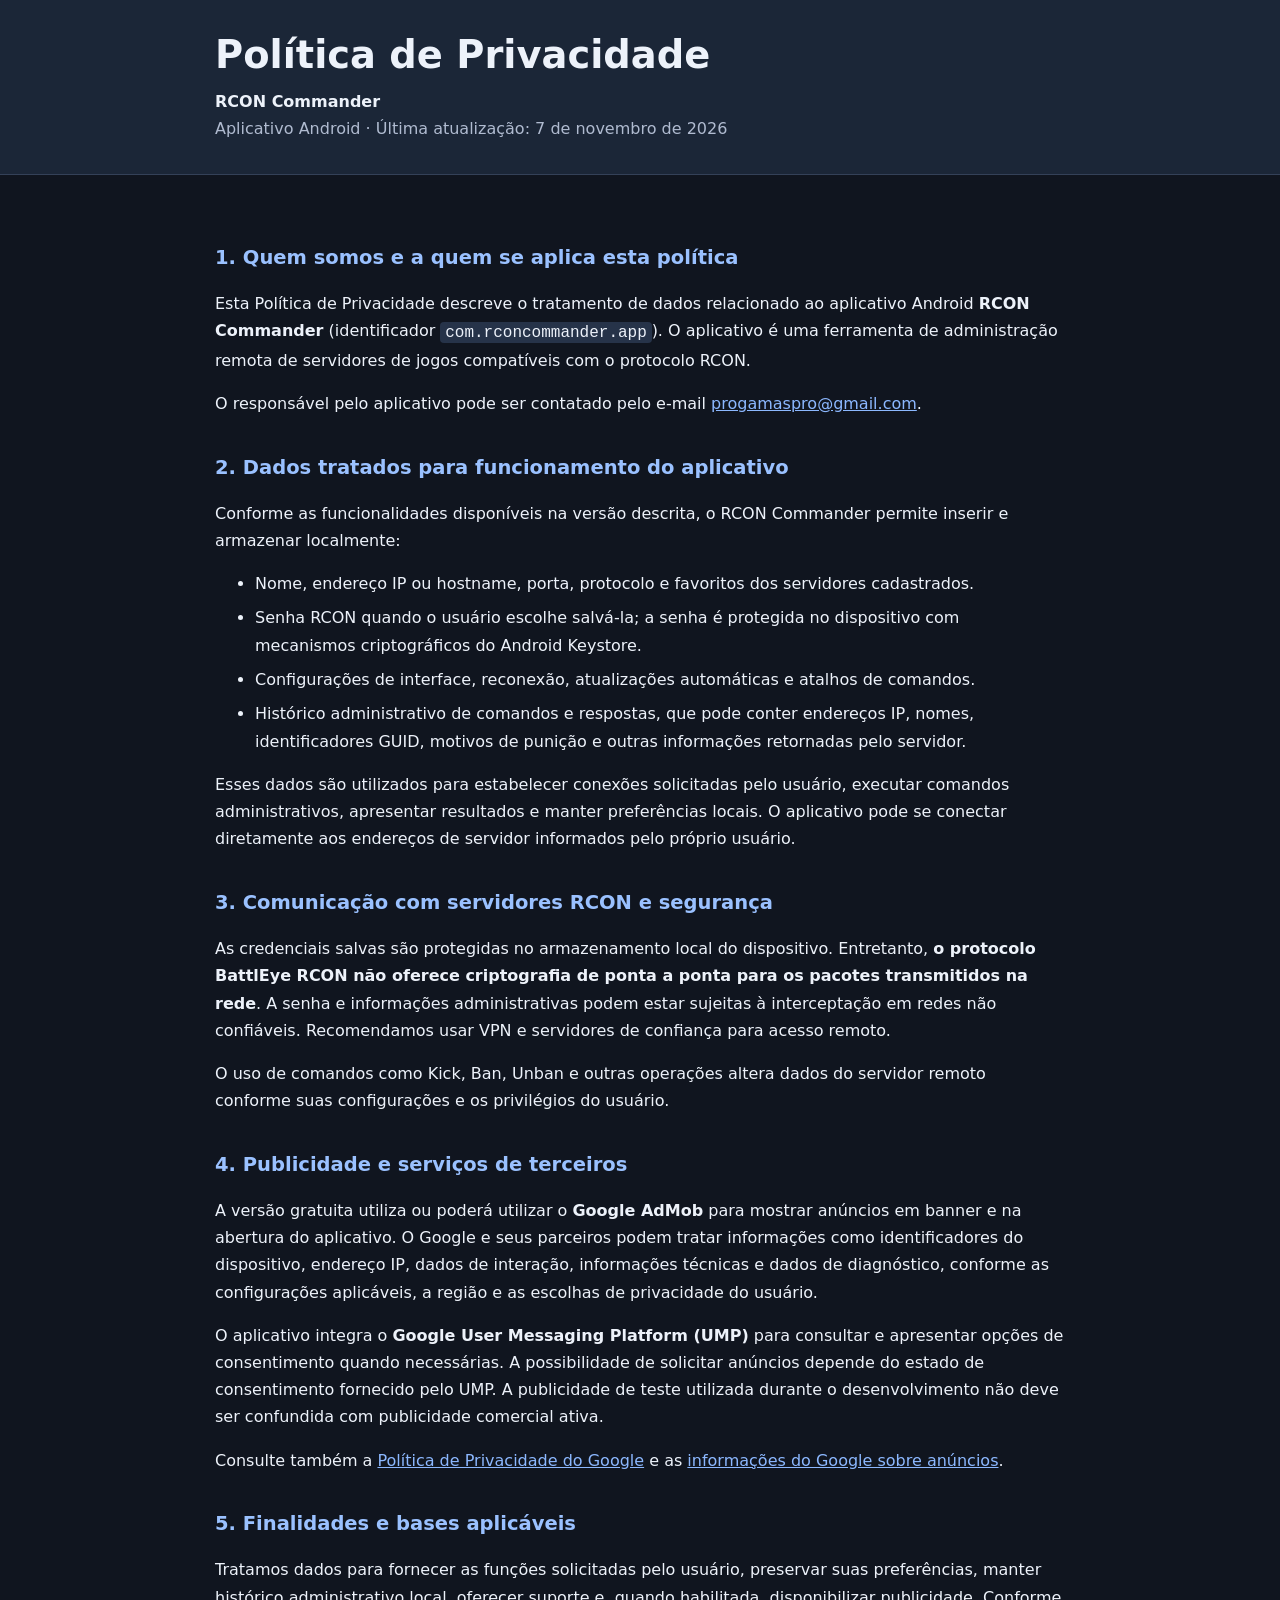
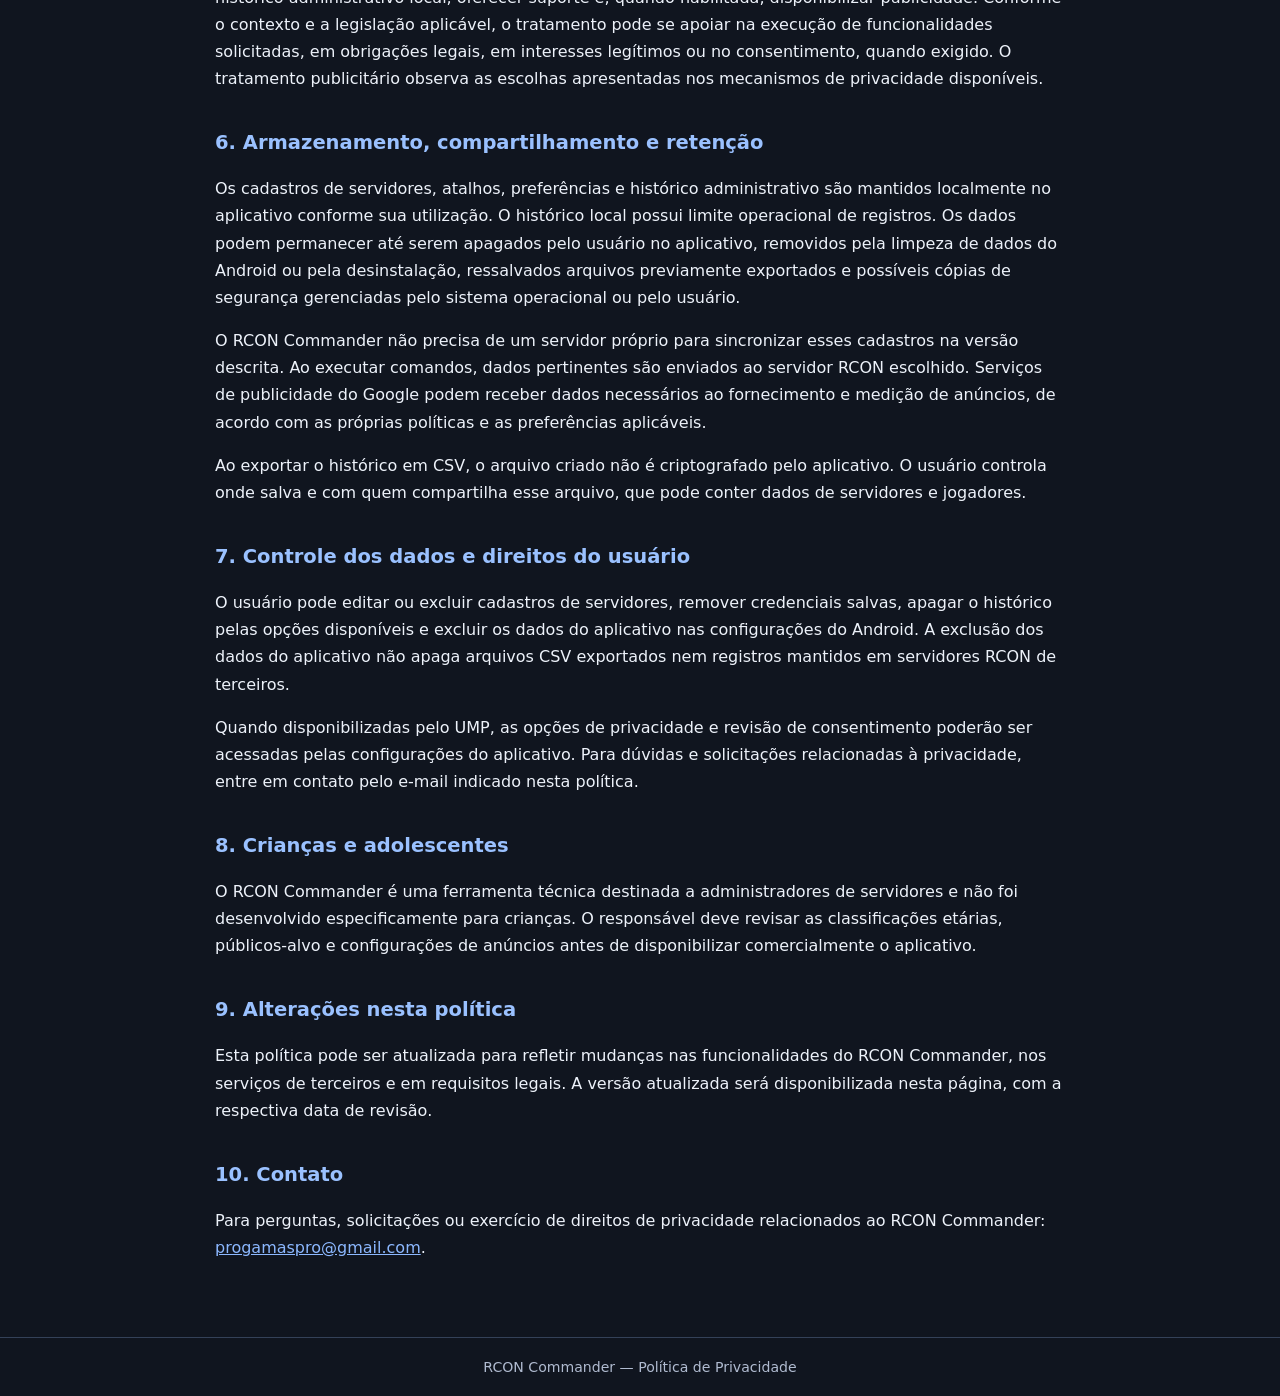
==== index.html @ 046f0021 "Add files via upload Adicionar Política de Privacidade do RCON Commander" ====
<!DOCTYPE html>
<html lang="pt-BR">
<head>
  <meta charset="utf-8">
  <meta name="viewport" content="width=device-width, initial-scale=1">
  <meta name="color-scheme" content="dark light">
  <meta name="description" content="Política de Privacidade do aplicativo RCON Commander para Android.">
  <title>Política de Privacidade | RCON Commander</title>
  <style>
    :root {font-family:system-ui,-apple-system,BlinkMacSystemFont,"Segoe UI",sans-serif;color-scheme:dark;line-height:1.7}
    body{margin:0;background:#10151f;color:#edf2fa}
    header{background:#1b2637;border-bottom:1px solid #344158;padding:32px 20px}
    main{max-width:850px;margin:0 auto;padding:32px 20px 60px}
    header div{max-width:850px;margin:auto}
    h1{font-size:clamp(1.6rem,4vw,2.4rem);line-height:1.2;margin:0 0 10px}
    h2{font-size:1.22rem;margin:2.1rem 0 .55rem;color:#9ac1ff}
    p,li{font-size:1rem} li{margin:.45rem 0}
    a{color:#8cb8ff;overflow-wrap:anywhere}
    .muted{color:#b0bbd0}
    footer{border-top:1px solid #344158;padding:18px 20px;text-align:center;color:#b0bbd0;font-size:.88rem}
    code{background:#263349;padding:.1rem .3rem;border-radius:4px}
  </style>
</head>
<body>
<header><div><h1>Política de Privacidade</h1><strong>RCON Commander</strong><div class="muted">Aplicativo Android · Última atualização: 7 de novembro de 2026</div></div></header>
<main>
<h2>1. Quem somos e a quem se aplica esta política</h2>
  <p>Esta Política de Privacidade descreve o tratamento de dados relacionado ao aplicativo Android <strong>RCON Commander</strong> (identificador <code>com.rconcommander.app</code>). O aplicativo é uma ferramenta de administração remota de servidores de jogos compatíveis com o protocolo RCON.</p>
  <p>O responsável pelo aplicativo pode ser contatado pelo e-mail <a href="mailto:progamaspro@gmail.com">progamaspro@gmail.com</a>.</p>
  <h2>2. Dados tratados para funcionamento do aplicativo</h2>
  <p>Conforme as funcionalidades disponíveis na versão descrita, o RCON Commander permite inserir e armazenar localmente:</p>
  <ul>
    <li>Nome, endereço IP ou hostname, porta, protocolo e favoritos dos servidores cadastrados.</li>
    <li>Senha RCON quando o usuário escolhe salvá-la; a senha é protegida no dispositivo com mecanismos criptográficos do Android Keystore.</li>
    <li>Configurações de interface, reconexão, atualizações automáticas e atalhos de comandos.</li>
    <li>Histórico administrativo de comandos e respostas, que pode conter endereços IP, nomes, identificadores GUID, motivos de punição e outras informações retornadas pelo servidor.</li>
  </ul>
  <p>Esses dados são utilizados para estabelecer conexões solicitadas pelo usuário, executar comandos administrativos, apresentar resultados e manter preferências locais. O aplicativo pode se conectar diretamente aos endereços de servidor informados pelo próprio usuário.</p>
  <h2>3. Comunicação com servidores RCON e segurança</h2>
  <p>As credenciais salvas são protegidas no armazenamento local do dispositivo. Entretanto, <strong>o protocolo BattlEye RCON não oferece criptografia de ponta a ponta para os pacotes transmitidos na rede</strong>. A senha e informações administrativas podem estar sujeitas à interceptação em redes não confiáveis. Recomendamos usar VPN e servidores de confiança para acesso remoto.</p>
  <p>O uso de comandos como Kick, Ban, Unban e outras operações altera dados do servidor remoto conforme suas configurações e os privilégios do usuário.</p>
  <h2>4. Publicidade e serviços de terceiros</h2>
  <p>A versão gratuita utiliza ou poderá utilizar o <strong>Google AdMob</strong> para mostrar anúncios em banner e na abertura do aplicativo. O Google e seus parceiros podem tratar informações como identificadores do dispositivo, endereço IP, dados de interação, informações técnicas e dados de diagnóstico, conforme as configurações aplicáveis, a região e as escolhas de privacidade do usuário.</p>
  <p>O aplicativo integra o <strong>Google User Messaging Platform (UMP)</strong> para consultar e apresentar opções de consentimento quando necessárias. A possibilidade de solicitar anúncios depende do estado de consentimento fornecido pelo UMP. A publicidade de teste utilizada durante o desenvolvimento não deve ser confundida com publicidade comercial ativa.</p>
  <p>Consulte também a <a href="https://policies.google.com/privacy" rel="noopener noreferrer">Política de Privacidade do Google</a> e as <a href="https://policies.google.com/technologies/ads" rel="noopener noreferrer">informações do Google sobre anúncios</a>.</p>
  <h2>5. Finalidades e bases aplicáveis</h2>
  <p>Tratamos dados para fornecer as funções solicitadas pelo usuário, preservar suas preferências, manter histórico administrativo local, oferecer suporte e, quando habilitada, disponibilizar publicidade. Conforme o contexto e a legislação aplicável, o tratamento pode se apoiar na execução de funcionalidades solicitadas, em obrigações legais, em interesses legítimos ou no consentimento, quando exigido. O tratamento publicitário observa as escolhas apresentadas nos mecanismos de privacidade disponíveis.</p>
  <h2>6. Armazenamento, compartilhamento e retenção</h2>
  <p>Os cadastros de servidores, atalhos, preferências e histórico administrativo são mantidos localmente no aplicativo conforme sua utilização. O histórico local possui limite operacional de registros. Os dados podem permanecer até serem apagados pelo usuário no aplicativo, removidos pela limpeza de dados do Android ou pela desinstalação, ressalvados arquivos previamente exportados e possíveis cópias de segurança gerenciadas pelo sistema operacional ou pelo usuário.</p>
  <p>O RCON Commander não precisa de um servidor próprio para sincronizar esses cadastros na versão descrita. Ao executar comandos, dados pertinentes são enviados ao servidor RCON escolhido. Serviços de publicidade do Google podem receber dados necessários ao fornecimento e medição de anúncios, de acordo com as próprias políticas e as preferências aplicáveis.</p>
  <p>Ao exportar o histórico em CSV, o arquivo criado não é criptografado pelo aplicativo. O usuário controla onde salva e com quem compartilha esse arquivo, que pode conter dados de servidores e jogadores.</p>
  <h2>7. Controle dos dados e direitos do usuário</h2>
  <p>O usuário pode editar ou excluir cadastros de servidores, remover credenciais salvas, apagar o histórico pelas opções disponíveis e excluir os dados do aplicativo nas configurações do Android. A exclusão dos dados do aplicativo não apaga arquivos CSV exportados nem registros mantidos em servidores RCON de terceiros.</p>
  <p>Quando disponibilizadas pelo UMP, as opções de privacidade e revisão de consentimento poderão ser acessadas pelas configurações do aplicativo. Para dúvidas e solicitações relacionadas à privacidade, entre em contato pelo e-mail indicado nesta política.</p>
  <h2>8. Crianças e adolescentes</h2>
  <p>O RCON Commander é uma ferramenta técnica destinada a administradores de servidores e não foi desenvolvido especificamente para crianças. O responsável deve revisar as classificações etárias, públicos-alvo e configurações de anúncios antes de disponibilizar comercialmente o aplicativo.</p>
  <h2>9. Alterações nesta política</h2>
  <p>Esta política pode ser atualizada para refletir mudanças nas funcionalidades do RCON Commander, nos serviços de terceiros e em requisitos legais. A versão atualizada será disponibilizada nesta página, com a respectiva data de revisão.</p>
  <h2>10. Contato</h2>
  <p>Para perguntas, solicitações ou exercício de direitos de privacidade relacionados ao RCON Commander: <a href="mailto:progamaspro@gmail.com">progamaspro@gmail.com</a>.</p>
</main>
<footer>RCON Commander — Política de Privacidade</footer>
</body>
</html>
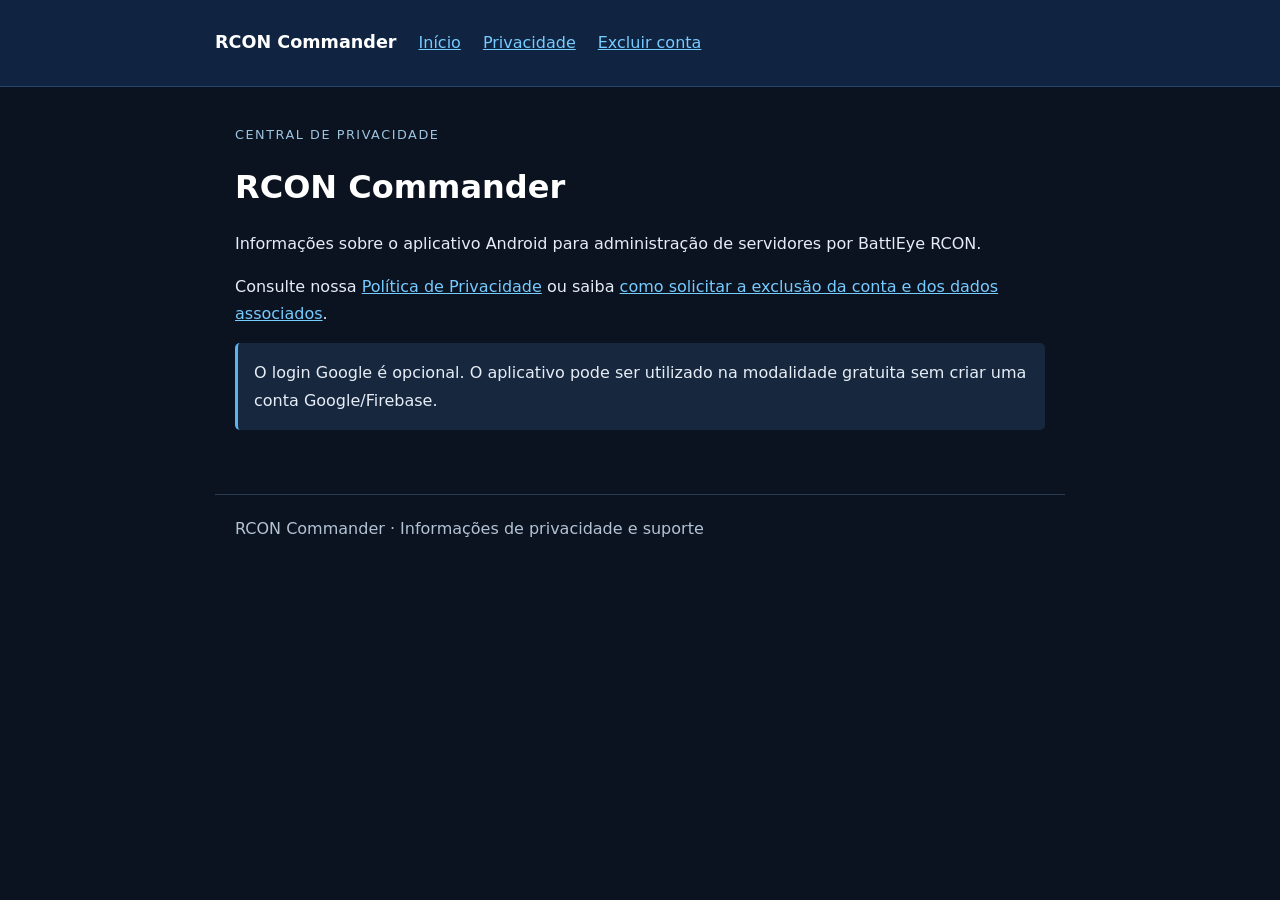
==== commit 9784cff5: "site privacidade" ====
--- a/index.html
+++ b/index.html
@@ -1,64 +1 @@
-<!DOCTYPE html>
-<html lang="pt-BR">
-<head>
-  <meta charset="utf-8">
-  <meta name="viewport" content="width=device-width, initial-scale=1">
-  <meta name="color-scheme" content="dark light">
-  <meta name="description" content="Política de Privacidade do aplicativo RCON Commander para Android.">
-  <title>Política de Privacidade | RCON Commander</title>
-  <style>
-    :root {font-family:system-ui,-apple-system,BlinkMacSystemFont,"Segoe UI",sans-serif;color-scheme:dark;line-height:1.7}
-    body{margin:0;background:#10151f;color:#edf2fa}
-    header{background:#1b2637;border-bottom:1px solid #344158;padding:32px 20px}
-    main{max-width:850px;margin:0 auto;padding:32px 20px 60px}
-    header div{max-width:850px;margin:auto}
-    h1{font-size:clamp(1.6rem,4vw,2.4rem);line-height:1.2;margin:0 0 10px}
-    h2{font-size:1.22rem;margin:2.1rem 0 .55rem;color:#9ac1ff}
-    p,li{font-size:1rem} li{margin:.45rem 0}
-    a{color:#8cb8ff;overflow-wrap:anywhere}
-    .muted{color:#b0bbd0}
-    footer{border-top:1px solid #344158;padding:18px 20px;text-align:center;color:#b0bbd0;font-size:.88rem}
-    code{background:#263349;padding:.1rem .3rem;border-radius:4px}
-  </style>
-</head>
-<body>
-<header><div><h1>Política de Privacidade</h1><strong>RCON Commander</strong><div class="muted">Aplicativo Android · Última atualização: 7 de novembro de 2026</div></div></header>
-<main>
-<h2>1. Quem somos e a quem se aplica esta política</h2>
-  <p>Esta Política de Privacidade descreve o tratamento de dados relacionado ao aplicativo Android <strong>RCON Commander</strong> (identificador <code>com.rconcommander.app</code>). O aplicativo é uma ferramenta de administração remota de servidores de jogos compatíveis com o protocolo RCON.</p>
-  <p>O responsável pelo aplicativo pode ser contatado pelo e-mail <a href="mailto:progamaspro@gmail.com">progamaspro@gmail.com</a>.</p>
-  <h2>2. Dados tratados para funcionamento do aplicativo</h2>
-  <p>Conforme as funcionalidades disponíveis na versão descrita, o RCON Commander permite inserir e armazenar localmente:</p>
-  <ul>
-    <li>Nome, endereço IP ou hostname, porta, protocolo e favoritos dos servidores cadastrados.</li>
-    <li>Senha RCON quando o usuário escolhe salvá-la; a senha é protegida no dispositivo com mecanismos criptográficos do Android Keystore.</li>
-    <li>Configurações de interface, reconexão, atualizações automáticas e atalhos de comandos.</li>
-    <li>Histórico administrativo de comandos e respostas, que pode conter endereços IP, nomes, identificadores GUID, motivos de punição e outras informações retornadas pelo servidor.</li>
-  </ul>
-  <p>Esses dados são utilizados para estabelecer conexões solicitadas pelo usuário, executar comandos administrativos, apresentar resultados e manter preferências locais. O aplicativo pode se conectar diretamente aos endereços de servidor informados pelo próprio usuário.</p>
-  <h2>3. Comunicação com servidores RCON e segurança</h2>
-  <p>As credenciais salvas são protegidas no armazenamento local do dispositivo. Entretanto, <strong>o protocolo BattlEye RCON não oferece criptografia de ponta a ponta para os pacotes transmitidos na rede</strong>. A senha e informações administrativas podem estar sujeitas à interceptação em redes não confiáveis. Recomendamos usar VPN e servidores de confiança para acesso remoto.</p>
-  <p>O uso de comandos como Kick, Ban, Unban e outras operações altera dados do servidor remoto conforme suas configurações e os privilégios do usuário.</p>
-  <h2>4. Publicidade e serviços de terceiros</h2>
-  <p>A versão gratuita utiliza ou poderá utilizar o <strong>Google AdMob</strong> para mostrar anúncios em banner e na abertura do aplicativo. O Google e seus parceiros podem tratar informações como identificadores do dispositivo, endereço IP, dados de interação, informações técnicas e dados de diagnóstico, conforme as configurações aplicáveis, a região e as escolhas de privacidade do usuário.</p>
-  <p>O aplicativo integra o <strong>Google User Messaging Platform (UMP)</strong> para consultar e apresentar opções de consentimento quando necessárias. A possibilidade de solicitar anúncios depende do estado de consentimento fornecido pelo UMP. A publicidade de teste utilizada durante o desenvolvimento não deve ser confundida com publicidade comercial ativa.</p>
-  <p>Consulte também a <a href="https://policies.google.com/privacy" rel="noopener noreferrer">Política de Privacidade do Google</a> e as <a href="https://policies.google.com/technologies/ads" rel="noopener noreferrer">informações do Google sobre anúncios</a>.</p>
-  <h2>5. Finalidades e bases aplicáveis</h2>
-  <p>Tratamos dados para fornecer as funções solicitadas pelo usuário, preservar suas preferências, manter histórico administrativo local, oferecer suporte e, quando habilitada, disponibilizar publicidade. Conforme o contexto e a legislação aplicável, o tratamento pode se apoiar na execução de funcionalidades solicitadas, em obrigações legais, em interesses legítimos ou no consentimento, quando exigido. O tratamento publicitário observa as escolhas apresentadas nos mecanismos de privacidade disponíveis.</p>
-  <h2>6. Armazenamento, compartilhamento e retenção</h2>
-  <p>Os cadastros de servidores, atalhos, preferências e histórico administrativo são mantidos localmente no aplicativo conforme sua utilização. O histórico local possui limite operacional de registros. Os dados podem permanecer até serem apagados pelo usuário no aplicativo, removidos pela limpeza de dados do Android ou pela desinstalação, ressalvados arquivos previamente exportados e possíveis cópias de segurança gerenciadas pelo sistema operacional ou pelo usuário.</p>
-  <p>O RCON Commander não precisa de um servidor próprio para sincronizar esses cadastros na versão descrita. Ao executar comandos, dados pertinentes são enviados ao servidor RCON escolhido. Serviços de publicidade do Google podem receber dados necessários ao fornecimento e medição de anúncios, de acordo com as próprias políticas e as preferências aplicáveis.</p>
-  <p>Ao exportar o histórico em CSV, o arquivo criado não é criptografado pelo aplicativo. O usuário controla onde salva e com quem compartilha esse arquivo, que pode conter dados de servidores e jogadores.</p>
-  <h2>7. Controle dos dados e direitos do usuário</h2>
-  <p>O usuário pode editar ou excluir cadastros de servidores, remover credenciais salvas, apagar o histórico pelas opções disponíveis e excluir os dados do aplicativo nas configurações do Android. A exclusão dos dados do aplicativo não apaga arquivos CSV exportados nem registros mantidos em servidores RCON de terceiros.</p>
-  <p>Quando disponibilizadas pelo UMP, as opções de privacidade e revisão de consentimento poderão ser acessadas pelas configurações do aplicativo. Para dúvidas e solicitações relacionadas à privacidade, entre em contato pelo e-mail indicado nesta política.</p>
-  <h2>8. Crianças e adolescentes</h2>
-  <p>O RCON Commander é uma ferramenta técnica destinada a administradores de servidores e não foi desenvolvido especificamente para crianças. O responsável deve revisar as classificações etárias, públicos-alvo e configurações de anúncios antes de disponibilizar comercialmente o aplicativo.</p>
-  <h2>9. Alterações nesta política</h2>
-  <p>Esta política pode ser atualizada para refletir mudanças nas funcionalidades do RCON Commander, nos serviços de terceiros e em requisitos legais. A versão atualizada será disponibilizada nesta página, com a respectiva data de revisão.</p>
-  <h2>10. Contato</h2>
-  <p>Para perguntas, solicitações ou exercício de direitos de privacidade relacionados ao RCON Commander: <a href="mailto:progamaspro@gmail.com">progamaspro@gmail.com</a>.</p>
-</main>
-<footer>RCON Commander — Política de Privacidade</footer>
-</body>
-</html>
+<!doctype html><html lang="pt-BR"><head><meta charset="utf-8"><meta name="viewport" content="width=device-width, initial-scale=1"><meta name="color-scheme" content="dark"><meta name="description" content="Central de privacidade — RCON Commander"><title>Central de privacidade | RCON Commander</title><link rel="stylesheet" href="styles.css"></head><body><header><nav><strong>RCON Commander</strong><a href="index.html">Início</a><a href="privacidade.html">Privacidade</a><a href="exclusao-conta.html">Excluir conta</a></nav></header><main><p class="tag">Central de privacidade</p><h1>RCON Commander</h1><p>Informações sobre o aplicativo Android para administração de servidores por BattlEye RCON.</p><p>Consulte nossa <a href="privacidade.html">Política de Privacidade</a> ou saiba <a href="exclusao-conta.html">como solicitar a exclusão da conta e dos dados associados</a>.</p><div class="note">O login Google é opcional. O aplicativo pode ser utilizado na modalidade gratuita sem criar uma conta Google/Firebase.</div></main><footer>RCON Commander · Informações de privacidade e suporte</footer></body></html>
--- a/styles.css
+++ b/styles.css
@@ -0,0 +1 @@
+*{box-sizing:border-box}body{margin:0;background:#0b1220;color:#e6edf7;font:16px/1.7 system-ui,-apple-system,Segoe UI,Arial,sans-serif}header{background:#102341;border-bottom:1px solid #24456b;padding:28px 20px}main{max-width:850px;margin:auto;padding:24px 20px 64px}nav{max-width:850px;margin:auto;display:flex;align-items:center;gap:22px;flex-wrap:wrap}a{color:#76cbff}nav strong{color:#fff;font-size:1.1rem}h1,h2{line-height:1.3;color:#fff}h1{font-size:2rem}h2{font-size:1.25rem;margin-top:2rem}.tag{font-size:.8rem;letter-spacing:.12em;color:#9cc4df;text-transform:uppercase}.note{padding:16px;border-left:3px solid #5cb3ee;background:#17283e;border-radius:5px}.todo{padding:16px;border:1px solid #a96d27;background:#312514;border-radius:5px;color:#ffe2a8}footer{max-width:850px;margin:auto;padding:20px;color:#b3c3d4;border-top:1px solid #2b3b52}code{color:#cde9fb}ul{padding-left:22px}
